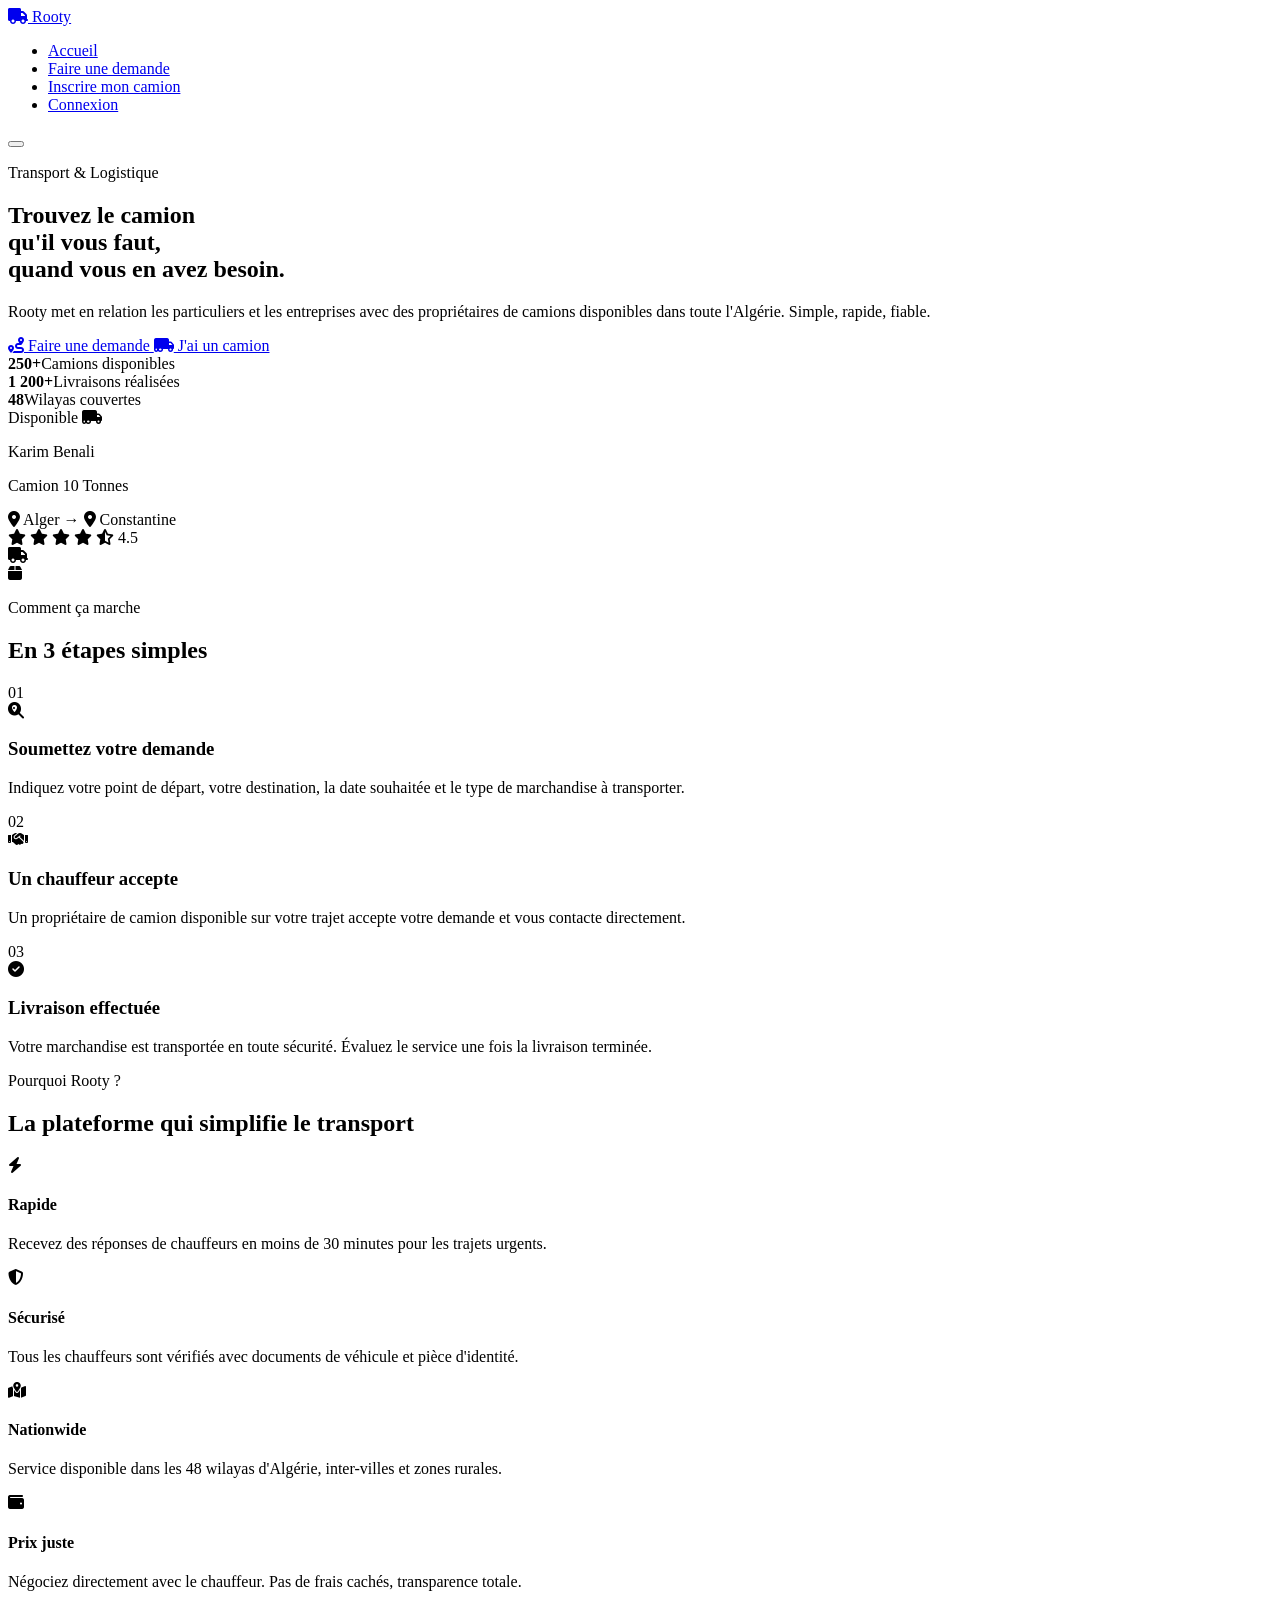
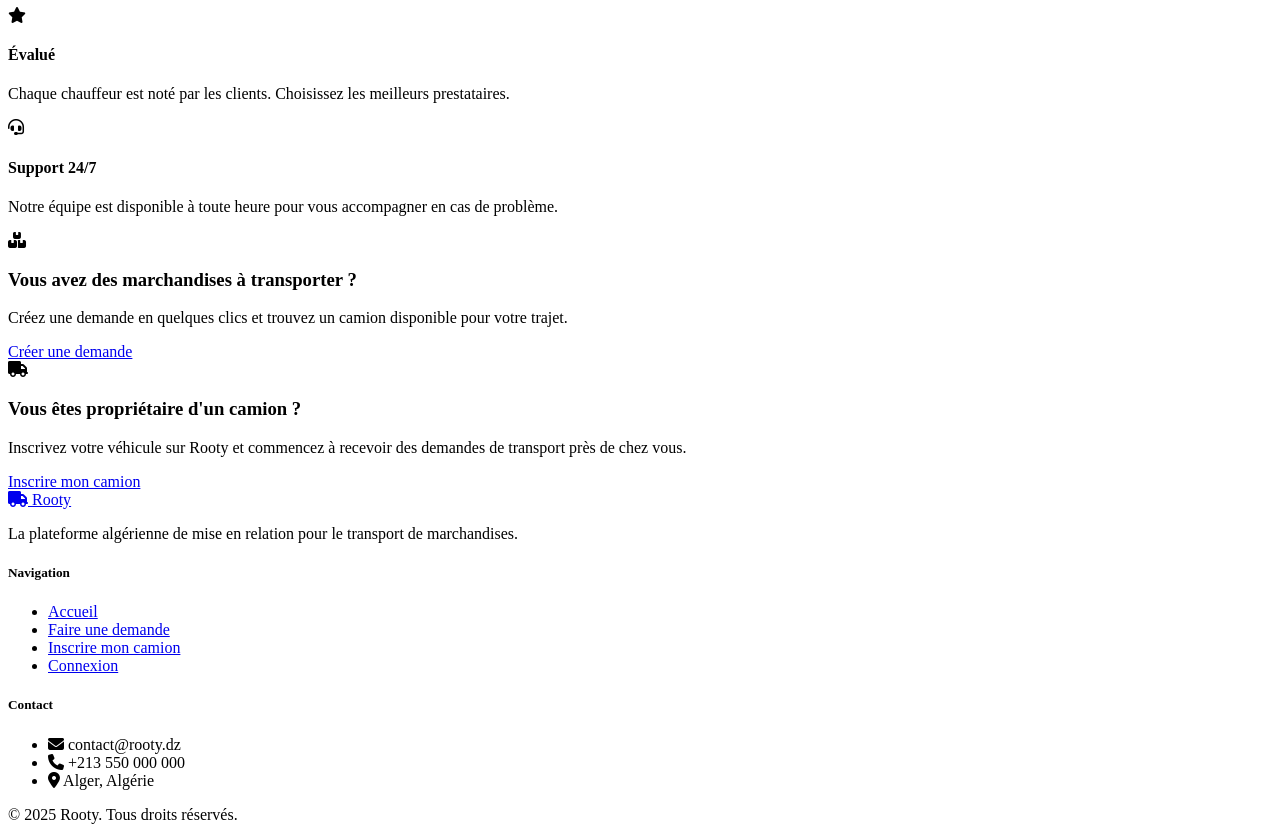
==== index.html @ 3d836db4 "Add files via upload" ====
<!DOCTYPE html>
<html lang="fr">
<head>
  <meta charset="UTF-8" />
  <meta name="viewport" content="width=device-width, initial-scale=1.0" />
  <title>Rooty – Location de Camions</title>
  <link rel="stylesheet" href="css/style.css" />
  <link href="https://fonts.googleapis.com/css2?family=Poppins:wght@400;600;700;800&family=Inter:wght@400;500;600&display=swap" rel="stylesheet" />
  <link rel="stylesheet" href="https://cdnjs.cloudflare.com/ajax/libs/font-awesome/6.5.0/css/all.min.css" />
</head>
<body>

  <!-- NAVBAR -->
  <nav class="navbar">
    <div class="nav-container">
      <a href="index.html" class="logo">
        <span class="logo-icon"><i class="fas fa-truck"></i></span>
        <span class="logo-text">Rooty</span>
      </a>
      <ul class="nav-links" id="navLinks">
        <li><a href="index.html" class="active">Accueil</a></li>
        <li><a href="pages/demande.html">Faire une demande</a></li>
        <li><a href="pages/inscription.html">Inscrire mon camion</a></li>
        <li><a href="pages/connexion.html" class="btn-nav">Connexion</a></li>
      </ul>
      <button class="hamburger" id="hamburger" aria-label="Menu">
        <span></span><span></span><span></span>
      </button>
    </div>
  </nav>

  <!-- HERO -->
  <section class="hero">
    <div class="hero-content">
      <p class="hero-eyebrow">Transport & Logistique</p>
      <h1 class="hero-title">
        Trouvez le camion<br />
        <span class="highlight">qu'il vous faut,</span><br />
        quand vous en avez besoin.
      </h1>
      <p class="hero-sub">
        Rooty met en relation les particuliers et les entreprises avec des propriétaires de camions disponibles dans toute l'Algérie. Simple, rapide, fiable.
      </p>
      <div class="hero-actions">
        <a href="pages/demande.html" class="btn-primary">
          <i class="fas fa-route"></i> Faire une demande
        </a>
        <a href="pages/inscription.html" class="btn-secondary">
          <i class="fas fa-truck-moving"></i> J'ai un camion
        </a>
      </div>
      <div class="hero-stats">
        <div class="stat"><strong>250+</strong><span>Camions disponibles</span></div>
        <div class="stat-divider"></div>
        <div class="stat"><strong>1 200+</strong><span>Livraisons réalisées</span></div>
        <div class="stat-divider"></div>
        <div class="stat"><strong>48</strong><span>Wilayas couvertes</span></div>
      </div>
    </div>
    <div class="hero-visual">
      <div class="truck-card">
        <div class="truck-card-header">
          <span class="badge badge-available">Disponible</span>
          <i class="fas fa-truck-moving truck-icon"></i>
        </div>
        <div class="truck-card-body">
          <p class="tc-name">Karim Benali</p>
          <p class="tc-type">Camion 10 Tonnes</p>
          <div class="tc-route">
            <span><i class="fas fa-map-marker-alt"></i> Alger</span>
            <span class="tc-arrow">→</span>
            <span><i class="fas fa-map-marker-alt"></i> Constantine</span>
          </div>
          <div class="tc-rating">
            <i class="fas fa-star"></i>
            <i class="fas fa-star"></i>
            <i class="fas fa-star"></i>
            <i class="fas fa-star"></i>
            <i class="fas fa-star-half-alt"></i>
            <span>4.5</span>
          </div>
        </div>
        <div class="floating-pin pin1"><i class="fas fa-truck"></i></div>
        <div class="floating-pin pin2"><i class="fas fa-box"></i></div>
      </div>
    </div>
  </section>

  <!-- HOW IT WORKS -->
  <section class="section how">
    <div class="container">
      <p class="section-label">Comment ça marche</p>
      <h2 class="section-title">En 3 étapes simples</h2>
      <div class="steps-grid">
        <div class="step-card">
          <div class="step-num">01</div>
          <div class="step-icon"><i class="fas fa-search-location"></i></div>
          <h3>Soumettez votre demande</h3>
          <p>Indiquez votre point de départ, votre destination, la date souhaitée et le type de marchandise à transporter.</p>
        </div>
        <div class="step-card">
          <div class="step-num">02</div>
          <div class="step-icon"><i class="fas fa-handshake"></i></div>
          <h3>Un chauffeur accepte</h3>
          <p>Un propriétaire de camion disponible sur votre trajet accepte votre demande et vous contacte directement.</p>
        </div>
        <div class="step-card">
          <div class="step-num">03</div>
          <div class="step-icon"><i class="fas fa-check-circle"></i></div>
          <h3>Livraison effectuée</h3>
          <p>Votre marchandise est transportée en toute sécurité. Évaluez le service une fois la livraison terminée.</p>
        </div>
      </div>
    </div>
  </section>

  <!-- WHY ROOTY -->
  <section class="section why">
    <div class="container">
      <p class="section-label">Pourquoi Rooty ?</p>
      <h2 class="section-title">La plateforme qui simplifie le transport</h2>
      <div class="features-grid">
        <div class="feature-card">
          <div class="feat-icon"><i class="fas fa-bolt"></i></div>
          <h4>Rapide</h4>
          <p>Recevez des réponses de chauffeurs en moins de 30 minutes pour les trajets urgents.</p>
        </div>
        <div class="feature-card">
          <div class="feat-icon"><i class="fas fa-shield-alt"></i></div>
          <h4>Sécurisé</h4>
          <p>Tous les chauffeurs sont vérifiés avec documents de véhicule et pièce d'identité.</p>
        </div>
        <div class="feature-card">
          <div class="feat-icon"><i class="fas fa-map-marked-alt"></i></div>
          <h4>Nationwide</h4>
          <p>Service disponible dans les 48 wilayas d'Algérie, inter-villes et zones rurales.</p>
        </div>
        <div class="feature-card">
          <div class="feat-icon"><i class="fas fa-wallet"></i></div>
          <h4>Prix juste</h4>
          <p>Négociez directement avec le chauffeur. Pas de frais cachés, transparence totale.</p>
        </div>
        <div class="feature-card">
          <div class="feat-icon"><i class="fas fa-star"></i></div>
          <h4>Évalué</h4>
          <p>Chaque chauffeur est noté par les clients. Choisissez les meilleurs prestataires.</p>
        </div>
        <div class="feature-card">
          <div class="feat-icon"><i class="fas fa-headset"></i></div>
          <h4>Support 24/7</h4>
          <p>Notre équipe est disponible à toute heure pour vous accompagner en cas de problème.</p>
        </div>
      </div>
    </div>
  </section>

  <!-- CTA DOUBLE -->
  <section class="section cta-split">
    <div class="container">
      <div class="cta-cards">
        <div class="cta-card cta-client">
          <i class="fas fa-boxes cta-big-icon"></i>
          <h3>Vous avez des marchandises à transporter ?</h3>
          <p>Créez une demande en quelques clics et trouvez un camion disponible pour votre trajet.</p>
          <a href="pages/demande.html" class="btn-primary">Créer une demande</a>
        </div>
        <div class="cta-card cta-driver">
          <i class="fas fa-truck cta-big-icon"></i>
          <h3>Vous êtes propriétaire d'un camion ?</h3>
          <p>Inscrivez votre véhicule sur Rooty et commencez à recevoir des demandes de transport près de chez vous.</p>
          <a href="pages/inscription.html" class="btn-white">Inscrire mon camion</a>
        </div>
      </div>
    </div>
  </section>

  <!-- FOOTER -->
  <footer class="footer">
    <div class="container footer-inner">
      <div class="footer-brand">
        <a href="index.html" class="logo">
          <span class="logo-icon"><i class="fas fa-truck"></i></span>
          <span class="logo-text">Rooty</span>
        </a>
        <p>La plateforme algérienne de mise en relation pour le transport de marchandises.</p>
      </div>
      <div class="footer-links">
        <h5>Navigation</h5>
        <ul>
          <li><a href="index.html">Accueil</a></li>
          <li><a href="pages/demande.html">Faire une demande</a></li>
          <li><a href="pages/inscription.html">Inscrire mon camion</a></li>
          <li><a href="pages/connexion.html">Connexion</a></li>
        </ul>
      </div>
      <div class="footer-links">
        <h5>Contact</h5>
        <ul>
          <li><i class="fas fa-envelope"></i> contact@rooty.dz</li>
          <li><i class="fas fa-phone"></i> +213 550 000 000</li>
          <li><i class="fas fa-map-marker-alt"></i> Alger, Algérie</li>
        </ul>
      </div>
    </div>
    <div class="footer-bottom">
      <p>© 2025 Rooty. Tous droits réservés.</p>
    </div>
  </footer>

  <script src="js/main.js"></script>
</body>
</html>
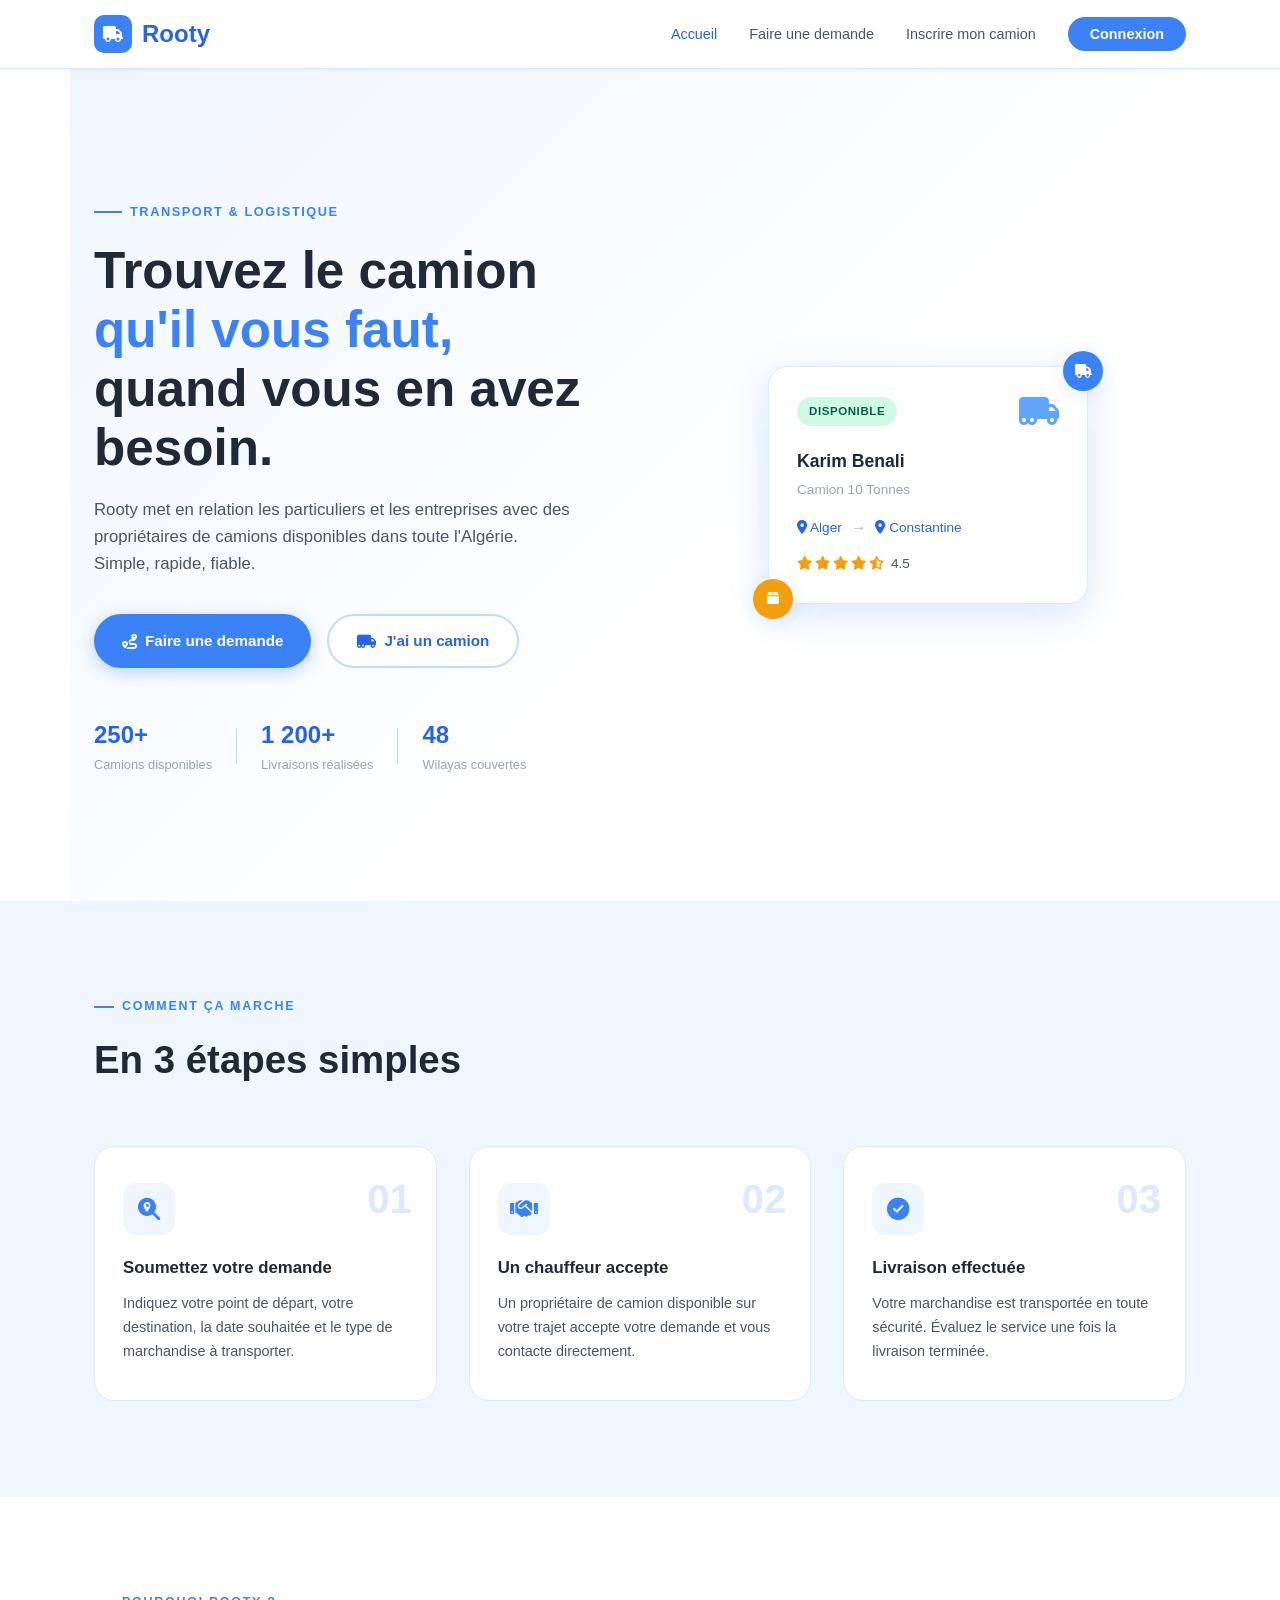
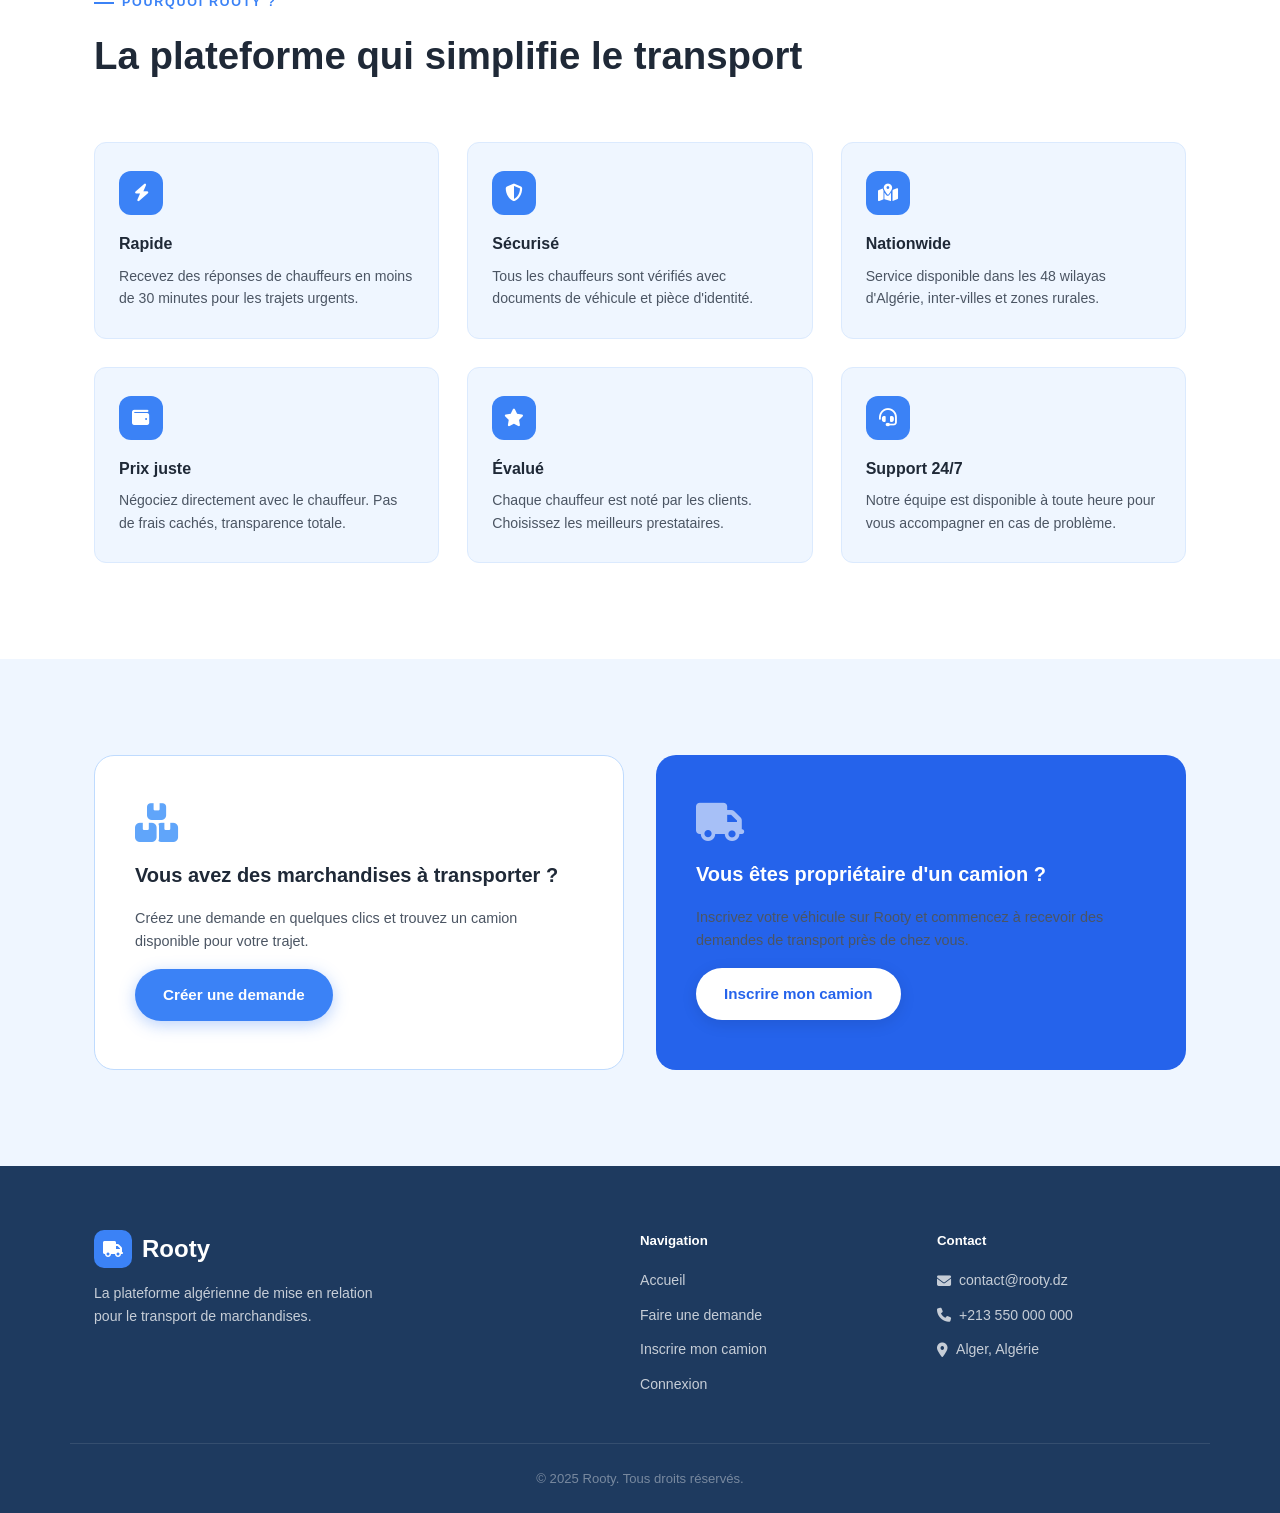
==== commit 136a7668: "index.html" ====
--- a/index.html
+++ b/index.html
@@ -4,7 +4,7 @@
   <meta charset="UTF-8" />
   <meta name="viewport" content="width=device-width, initial-scale=1.0" />
   <title>Rooty – Location de Camions</title>
-  <link rel="stylesheet" href="css/style.css" />
+  <link rel="stylesheet" href="style.css" />
   <link href="https://fonts.googleapis.com/css2?family=Poppins:wght@400;600;700;800&family=Inter:wght@400;500;600&display=swap" rel="stylesheet" />
   <link rel="stylesheet" href="https://cdnjs.cloudflare.com/ajax/libs/font-awesome/6.5.0/css/all.min.css" />
 </head>
--- a/style.css
+++ b/style.css
@@ -0,0 +1,435 @@
+/* ===== RESET & BASE ===== */
+*, *::before, *::after { box-sizing: border-box; margin: 0; padding: 0; }
+
+:root {
+  --white:      #FFFFFF;
+  --blue-50:    #EFF6FF;
+  --blue-100:   #DBEAFE;
+  --blue-200:   #BFDBFE;
+  --blue-400:   #60A5FA;
+  --blue-500:   #3B82F6;
+  --blue-600:   #2563EB;
+  --blue-700:   #1D4ED8;
+  --blue-900:   #1E3A5F;
+  --gray-100:   #F3F4F6;
+  --gray-400:   #9CA3AF;
+  --gray-600:   #4B5563;
+  --gray-800:   #1F2937;
+  --shadow-sm:  0 1px 3px rgba(59,130,246,.12);
+  --shadow-md:  0 4px 20px rgba(59,130,246,.15);
+  --shadow-lg:  0 10px 40px rgba(59,130,246,.2);
+  --radius:     12px;
+  --radius-lg:  20px;
+}
+
+html { scroll-behavior: smooth; }
+
+body {
+  font-family: 'Inter', sans-serif;
+  color: var(--gray-800);
+  background: var(--white);
+  line-height: 1.6;
+}
+
+a { text-decoration: none; color: inherit; }
+ul { list-style: none; }
+img { max-width: 100%; }
+
+/* ===== UTILITIES ===== */
+.container { max-width: 1140px; margin: 0 auto; padding: 0 24px; }
+
+.btn-primary {
+  display: inline-flex; align-items: center; gap: 8px;
+  background: var(--blue-500); color: var(--white);
+  padding: 14px 28px; border-radius: 50px;
+  font-family: 'Poppins', sans-serif; font-weight: 600; font-size: .95rem;
+  border: none; cursor: pointer;
+  transition: background .2s, transform .15s, box-shadow .2s;
+  box-shadow: 0 4px 16px rgba(59,130,246,.35);
+}
+.btn-primary:hover { background: var(--blue-600); transform: translateY(-2px); box-shadow: 0 6px 22px rgba(59,130,246,.45); }
+
+.btn-secondary {
+  display: inline-flex; align-items: center; gap: 8px;
+  background: var(--white); color: var(--blue-600);
+  padding: 13px 28px; border-radius: 50px;
+  font-family: 'Poppins', sans-serif; font-weight: 600; font-size: .95rem;
+  border: 2px solid var(--blue-200);
+  cursor: pointer; transition: all .2s;
+}
+.btn-secondary:hover { border-color: var(--blue-500); background: var(--blue-50); transform: translateY(-2px); }
+
+.btn-white {
+  display: inline-flex; align-items: center; gap: 8px;
+  background: var(--white); color: var(--blue-600);
+  padding: 14px 28px; border-radius: 50px;
+  font-family: 'Poppins', sans-serif; font-weight: 600; font-size: .95rem;
+  border: none; cursor: pointer; transition: all .2s;
+  box-shadow: 0 4px 16px rgba(0,0,0,.1);
+}
+.btn-white:hover { transform: translateY(-2px); box-shadow: 0 6px 22px rgba(0,0,0,.15); }
+
+.btn-outline {
+  display: inline-flex; align-items: center; gap: 8px;
+  background: transparent; color: var(--blue-500);
+  padding: 12px 24px; border-radius: 50px;
+  font-family: 'Poppins', sans-serif; font-weight: 600; font-size: .9rem;
+  border: 2px solid var(--blue-500); cursor: pointer; transition: all .2s;
+}
+.btn-outline:hover { background: var(--blue-500); color: var(--white); }
+
+/* ===== NAVBAR ===== */
+.navbar {
+  position: sticky; top: 0; z-index: 1000;
+  background: rgba(255,255,255,.95);
+  backdrop-filter: blur(12px);
+  border-bottom: 1px solid var(--blue-100);
+  box-shadow: var(--shadow-sm);
+}
+.nav-container {
+  max-width: 1140px; margin: 0 auto; padding: 0 24px;
+  display: flex; align-items: center; justify-content: space-between;
+  height: 68px;
+}
+.logo {
+  display: flex; align-items: center; gap: 10px;
+  font-family: 'Poppins', sans-serif; font-weight: 800; font-size: 1.5rem;
+  color: var(--blue-600);
+}
+.logo-icon {
+  width: 38px; height: 38px; background: var(--blue-500); border-radius: 10px;
+  display: flex; align-items: center; justify-content: center;
+  color: white; font-size: 1rem;
+}
+
+.nav-links { display: flex; align-items: center; gap: 32px; }
+.nav-links a {
+  font-family: 'Inter', sans-serif; font-weight: 500; font-size: .9rem;
+  color: var(--gray-600); transition: color .2s;
+}
+.nav-links a:hover, .nav-links a.active { color: var(--blue-600); }
+
+.btn-nav {
+  background: var(--blue-500) !important; color: var(--white) !important;
+  padding: 9px 22px; border-radius: 50px;
+  font-weight: 600 !important;
+  transition: background .2s !important;
+}
+.btn-nav:hover { background: var(--blue-600) !important; }
+
+.hamburger { display: none; flex-direction: column; gap: 5px; background: none; border: none; cursor: pointer; padding: 4px; }
+.hamburger span { display: block; width: 24px; height: 2px; background: var(--gray-800); border-radius: 2px; transition: all .3s; }
+
+/* ===== HERO ===== */
+.hero {
+  min-height: calc(100vh - 68px);
+  background: linear-gradient(135deg, var(--blue-50) 0%, var(--white) 60%);
+  display: flex; align-items: center;
+  padding: 80px 24px;
+  max-width: 1140px; margin: 0 auto;
+  gap: 60px;
+}
+.hero-content { flex: 1; max-width: 560px; }
+.hero-eyebrow {
+  font-size: .8rem; font-weight: 600; text-transform: uppercase;
+  letter-spacing: .12em; color: var(--blue-500);
+  display: inline-flex; align-items: center; gap: 8px; margin-bottom: 20px;
+}
+.hero-eyebrow::before { content:''; width:28px; height:2px; background:var(--blue-500); }
+.hero-title {
+  font-family: 'Poppins', sans-serif;
+  font-size: clamp(2rem, 4vw, 3.2rem);
+  font-weight: 800; line-height: 1.15;
+  color: var(--gray-800); margin-bottom: 20px;
+}
+.hero-title .highlight { color: var(--blue-500); }
+.hero-sub { color: var(--gray-600); font-size: 1.05rem; margin-bottom: 36px; max-width: 480px; }
+.hero-actions { display: flex; gap: 16px; flex-wrap: wrap; margin-bottom: 48px; }
+.hero-stats { display: flex; align-items: center; gap: 24px; }
+.stat { display: flex; flex-direction: column; }
+.stat strong { font-family: 'Poppins', sans-serif; font-size: 1.5rem; font-weight: 700; color: var(--blue-600); }
+.stat span { font-size: .8rem; color: var(--gray-400); }
+.stat-divider { width: 1px; height: 36px; background: var(--blue-200); }
+
+.hero-visual { flex: 1; display: flex; justify-content: center; align-items: center; }
+.truck-card {
+  background: var(--white); border-radius: var(--radius-lg);
+  box-shadow: var(--shadow-lg); padding: 28px;
+  width: 320px; position: relative;
+  border: 1px solid var(--blue-100);
+  animation: float 4s ease-in-out infinite;
+}
+@keyframes float { 0%,100%{transform:translateY(0)} 50%{transform:translateY(-12px)} }
+
+.truck-card-header {
+  display: flex; justify-content: space-between; align-items: center; margin-bottom: 20px;
+}
+.badge {
+  font-size: .72rem; font-weight: 600; padding: 5px 12px; border-radius: 50px;
+  text-transform: uppercase; letter-spacing: .05em;
+}
+.badge-available { background: #D1FAE5; color: #065F46; }
+.badge-pending   { background: #FEF3C7; color: #92400E; }
+.badge-rejected  { background: #FEE2E2; color: #991B1B; }
+
+.truck-icon { font-size: 2rem; color: var(--blue-400); }
+.tc-name { font-family: 'Poppins', sans-serif; font-weight: 700; font-size: 1.1rem; color: var(--gray-800); }
+.tc-type { font-size: .85rem; color: var(--gray-400); margin: 4px 0 16px; }
+.tc-route { display: flex; align-items: center; gap: 10px; font-size: .85rem; color: var(--blue-600); font-weight: 500; margin-bottom: 14px; }
+.tc-arrow { color: var(--gray-400); }
+.tc-rating { display: flex; align-items: center; gap: 3px; color: #F59E0B; font-size: .85rem; }
+.tc-rating span { color: var(--gray-600); margin-left: 4px; }
+
+.floating-pin {
+  position: absolute; width: 40px; height: 40px; border-radius: 50%;
+  display: flex; align-items: center; justify-content: center;
+  font-size: .85rem; box-shadow: var(--shadow-md);
+}
+.pin1 { background: var(--blue-500); color: white; top: -16px; right: -16px; }
+.pin2 { background: #F59E0B; color: white; bottom: -16px; left: -16px; animation-delay: 2s; }
+
+/* ===== SECTIONS ===== */
+.section { padding: 96px 0; }
+.section-label {
+  font-size: .78rem; font-weight: 700; text-transform: uppercase;
+  letter-spacing: .14em; color: var(--blue-500); margin-bottom: 12px;
+  display: flex; align-items: center; gap: 8px;
+}
+.section-label::before { content:''; width:20px; height:2px; background:var(--blue-500); }
+.section-title {
+  font-family: 'Poppins', sans-serif; font-size: clamp(1.6rem, 3vw, 2.4rem);
+  font-weight: 700; color: var(--gray-800); margin-bottom: 56px;
+}
+
+/* HOW IT WORKS */
+.how { background: var(--blue-50); }
+.steps-grid { display: grid; grid-template-columns: repeat(3,1fr); gap: 32px; }
+.step-card {
+  background: var(--white); border-radius: var(--radius-lg);
+  padding: 36px 28px; border: 1px solid var(--blue-100);
+  position: relative; transition: transform .25s, box-shadow .25s;
+}
+.step-card:hover { transform: translateY(-6px); box-shadow: var(--shadow-lg); }
+.step-num {
+  font-family: 'Poppins', sans-serif; font-size: 2.5rem; font-weight: 800;
+  color: var(--blue-100); position: absolute; top: 20px; right: 24px;
+}
+.step-icon {
+  width: 52px; height: 52px; background: var(--blue-50); border-radius: 14px;
+  display: flex; align-items: center; justify-content: center;
+  font-size: 1.4rem; color: var(--blue-500); margin-bottom: 20px;
+}
+.step-card h3 { font-family: 'Poppins', sans-serif; font-weight: 600; font-size: 1.05rem; color: var(--gray-800); margin-bottom: 10px; }
+.step-card p { font-size: .9rem; color: var(--gray-600); line-height: 1.65; }
+
+/* FEATURES */
+.features-grid { display: grid; grid-template-columns: repeat(3,1fr); gap: 28px; }
+.feature-card {
+  padding: 28px 24px; border-radius: var(--radius);
+  background: var(--blue-50); border: 1px solid var(--blue-100);
+  transition: background .2s, transform .2s;
+}
+.feature-card:hover { background: var(--blue-100); transform: translateY(-4px); }
+.feat-icon {
+  width: 44px; height: 44px; background: var(--blue-500); border-radius: 12px;
+  display: flex; align-items: center; justify-content: center;
+  color: white; font-size: 1.1rem; margin-bottom: 16px;
+}
+.feature-card h4 { font-family: 'Poppins', sans-serif; font-weight: 600; margin-bottom: 8px; }
+.feature-card p { font-size: .88rem; color: var(--gray-600); }
+
+/* CTA SPLIT */
+.cta-split { background: var(--blue-50); }
+.cta-cards { display: grid; grid-template-columns: 1fr 1fr; gap: 32px; }
+.cta-card {
+  border-radius: var(--radius-lg); padding: 48px 40px;
+  display: flex; flex-direction: column; align-items: flex-start; gap: 16px;
+}
+.cta-client { background: var(--white); border: 1px solid var(--blue-200); }
+.cta-driver { background: var(--blue-600); color: white; }
+.cta-driver p { color: rgba(255,255,255,.8); }
+.cta-big-icon { font-size: 2.4rem; color: var(--blue-400); }
+.cta-driver .cta-big-icon { color: rgba(255,255,255,.6); }
+.cta-card h3 { font-family: 'Poppins', sans-serif; font-size: 1.25rem; font-weight: 700; }
+.cta-card p { font-size: .9rem; color: var(--gray-600); }
+
+/* ===== FOOTER ===== */
+.footer { background: var(--blue-900); color: rgba(255,255,255,.75); padding: 64px 0 0; }
+.footer-inner { display: grid; grid-template-columns: 2fr 1fr 1fr; gap: 48px; padding-bottom: 48px; }
+.footer-brand .logo { color: white; margin-bottom: 14px; display: inline-flex; }
+.footer-brand p { font-size: .88rem; max-width: 280px; }
+.footer-links h5 { color: white; font-family: 'Poppins', sans-serif; font-weight: 600; margin-bottom: 18px; }
+.footer-links ul { display: flex; flex-direction: column; gap: 12px; }
+.footer-links li { font-size: .88rem; display: flex; align-items: center; gap: 8px; }
+.footer-links a { transition: color .2s; }
+.footer-links a:hover { color: var(--blue-400); }
+.footer-bottom { border-top: 1px solid rgba(255,255,255,.1); padding: 24px 24px; text-align: center; font-size: .82rem; color: rgba(255,255,255,.4); max-width: 1140px; margin: 0 auto; }
+
+/* ===== PAGE INNER (shared) ===== */
+.page-hero {
+  background: linear-gradient(135deg, var(--blue-50) 0%, var(--white) 100%);
+  padding: 72px 24px 56px;
+  text-align: center;
+  border-bottom: 1px solid var(--blue-100);
+}
+.page-hero h1 { font-family: 'Poppins', sans-serif; font-size: 2.2rem; font-weight: 800; color: var(--gray-800); margin-bottom: 12px; }
+.page-hero p { color: var(--gray-600); font-size: 1rem; max-width: 520px; margin: 0 auto; }
+
+/* ===== FORMS ===== */
+.form-section { padding: 72px 24px; max-width: 680px; margin: 0 auto; }
+.form-card {
+  background: var(--white); border-radius: var(--radius-lg);
+  border: 1px solid var(--blue-100); padding: 48px 40px;
+  box-shadow: var(--shadow-md);
+}
+.form-row { display: grid; grid-template-columns: 1fr 1fr; gap: 20px; }
+.form-group { display: flex; flex-direction: column; gap: 8px; margin-bottom: 20px; }
+.form-group label { font-size: .88rem; font-weight: 600; color: var(--gray-800); }
+.form-group input,
+.form-group select,
+.form-group textarea {
+  padding: 12px 16px; border-radius: 10px;
+  border: 1.5px solid var(--blue-200);
+  font-family: 'Inter', sans-serif; font-size: .9rem;
+  background: var(--white); color: var(--gray-800);
+  outline: none; transition: border-color .2s, box-shadow .2s;
+}
+.form-group input:focus,
+.form-group select:focus,
+.form-group textarea:focus {
+  border-color: var(--blue-500);
+  box-shadow: 0 0 0 3px rgba(59,130,246,.12);
+}
+.form-group textarea { resize: vertical; min-height: 100px; }
+.form-group .input-icon-wrap { position: relative; }
+.form-group .input-icon-wrap i { position: absolute; left: 14px; top: 50%; transform: translateY(-50%); color: var(--blue-400); }
+.form-group .input-icon-wrap input { padding-left: 38px; }
+.form-title { font-family: 'Poppins', sans-serif; font-size: 1.4rem; font-weight: 700; color: var(--gray-800); margin-bottom: 8px; }
+.form-sub { font-size: .9rem; color: var(--gray-600); margin-bottom: 32px; }
+.form-full { grid-column: 1 / -1; }
+.form-divider { display: flex; align-items: center; gap: 16px; margin: 28px 0; }
+.form-divider span { font-size: .8rem; color: var(--gray-400); white-space: nowrap; }
+.form-divider::before, .form-divider::after { content:''; flex:1; height:1px; background:var(--blue-100); }
+
+/* ===== DRIVER DASHBOARD ===== */
+.dashboard { padding: 48px 24px; max-width: 1000px; margin: 0 auto; }
+.driver-profile-card {
+  background: var(--white); border-radius: var(--radius-lg);
+  border: 1px solid var(--blue-100); padding: 36px;
+  display: flex; align-items: center; gap: 28px;
+  box-shadow: var(--shadow-sm); margin-bottom: 40px;
+}
+.driver-avatar {
+  width: 80px; height: 80px; border-radius: 50%;
+  background: var(--blue-500); color: white;
+  display: flex; align-items: center; justify-content: center;
+  font-family: 'Poppins', sans-serif; font-size: 2rem; font-weight: 700;
+  flex-shrink: 0;
+}
+.driver-info h2 { font-family: 'Poppins', sans-serif; font-size: 1.4rem; font-weight: 700; }
+.driver-info p { color: var(--gray-600); font-size: .9rem; margin-top: 4px; }
+.driver-meta { display: flex; gap: 20px; margin-top: 12px; }
+.driver-meta span { font-size: .82rem; color: var(--gray-400); display: flex; align-items: center; gap: 6px; }
+.driver-meta span i { color: var(--blue-500); }
+
+.requests-title { font-family: 'Poppins', sans-serif; font-size: 1.2rem; font-weight: 700; margin-bottom: 20px; color: var(--gray-800); }
+.request-card {
+  background: var(--white); border-radius: var(--radius);
+  border: 1px solid var(--blue-100); padding: 24px 28px;
+  margin-bottom: 16px; display: flex; align-items: center;
+  gap: 20px; box-shadow: var(--shadow-sm);
+  transition: box-shadow .2s;
+}
+.request-card:hover { box-shadow: var(--shadow-md); }
+.req-icon { width: 48px; height: 48px; border-radius: 12px; background: var(--blue-50); display: flex; align-items: center; justify-content: center; font-size: 1.2rem; color: var(--blue-500); flex-shrink:0; }
+.req-info { flex: 1; }
+.req-info h4 { font-family: 'Poppins', sans-serif; font-weight: 600; font-size: .95rem; margin-bottom: 4px; }
+.req-info p { font-size: .83rem; color: var(--gray-400); }
+.req-route { font-size: .88rem; color: var(--blue-600); font-weight: 500; margin-top: 6px; display: flex; align-items: center; gap: 6px; }
+.req-actions { display: flex; gap: 10px; }
+.btn-accept {
+  background: #D1FAE5; color: #065F46;
+  border: none; padding: 9px 18px; border-radius: 8px;
+  font-weight: 600; font-size: .85rem; cursor: pointer;
+  display: flex; align-items: center; gap: 6px;
+  transition: background .2s;
+}
+.btn-accept:hover { background: #A7F3D0; }
+.btn-reject {
+  background: #FEE2E2; color: #991B1B;
+  border: none; padding: 9px 18px; border-radius: 8px;
+  font-weight: 600; font-size: .85rem; cursor: pointer;
+  display: flex; align-items: center; gap: 6px;
+  transition: background .2s;
+}
+.btn-reject:hover { background: #FECACA; }
+
+/* Status badges */
+.status-badge {
+  font-size: .72rem; font-weight: 600; padding: 5px 12px; border-radius: 50px;
+  text-transform: uppercase; letter-spacing: .04em;
+}
+.status-accepted { background: #D1FAE5; color: #065F46; }
+.status-rejected { background: #FEE2E2; color: #991B1B; }
+.status-pending  { background: #FEF3C7; color: #92400E; }
+
+/* ===== CONNEXION PAGE ===== */
+.auth-layout {
+  min-height: calc(100vh - 68px);
+  display: flex; align-items: center; justify-content: center;
+  padding: 48px 24px;
+  background: linear-gradient(135deg, var(--blue-50), var(--white));
+}
+.auth-card {
+  background: var(--white); border-radius: var(--radius-lg);
+  border: 1px solid var(--blue-100); padding: 48px 44px;
+  width: 100%; max-width: 440px;
+  box-shadow: var(--shadow-lg);
+}
+.auth-logo { text-align: center; margin-bottom: 32px; }
+.auth-tabs { display: flex; background: var(--blue-50); border-radius: 10px; padding: 4px; margin-bottom: 28px; }
+.auth-tab {
+  flex: 1; text-align: center; padding: 10px 0; border-radius: 8px;
+  font-family: 'Poppins', sans-serif; font-weight: 600; font-size: .88rem;
+  color: var(--gray-400); cursor: pointer; transition: all .2s;
+}
+.auth-tab.active { background: var(--white); color: var(--blue-600); box-shadow: var(--shadow-sm); }
+
+/* ===== TOAST ===== */
+.toast {
+  position: fixed; bottom: 28px; right: 28px;
+  background: var(--blue-600); color: white;
+  padding: 14px 22px; border-radius: 12px;
+  font-weight: 500; font-size: .9rem;
+  box-shadow: var(--shadow-lg);
+  opacity: 0; transform: translateY(20px);
+  transition: all .3s; z-index: 9999;
+  display: flex; align-items: center; gap: 10px;
+}
+.toast.show { opacity: 1; transform: translateY(0); }
+.toast.success { background: #059669; }
+.toast.error   { background: #DC2626; }
+
+/* ===== RESPONSIVE ===== */
+@media (max-width: 900px) {
+  .hero { flex-direction: column; text-align: center; padding: 60px 24px; min-height: auto; }
+  .hero-actions { justify-content: center; }
+  .hero-stats { justify-content: center; }
+  .hero-eyebrow { justify-content: center; }
+  .steps-grid, .features-grid { grid-template-columns: 1fr 1fr; }
+  .cta-cards { grid-template-columns: 1fr; }
+  .footer-inner { grid-template-columns: 1fr 1fr; }
+  .form-row { grid-template-columns: 1fr; }
+  .driver-profile-card { flex-direction: column; text-align: center; }
+  .driver-meta { justify-content: center; }
+}
+@media (max-width: 600px) {
+  .nav-links { display: none; flex-direction: column; position: absolute; top: 68px; left: 0; right: 0; background: white; border-bottom: 1px solid var(--blue-100); padding: 16px 24px; gap: 16px; box-shadow: var(--shadow-md); }
+  .nav-links.open { display: flex; }
+  .hamburger { display: flex; }
+  .steps-grid, .features-grid { grid-template-columns: 1fr; }
+  .form-card { padding: 28px 20px; }
+  .auth-card { padding: 32px 24px; }
+  .request-card { flex-direction: column; align-items: flex-start; }
+  .footer-inner { grid-template-columns: 1fr; }
+}
